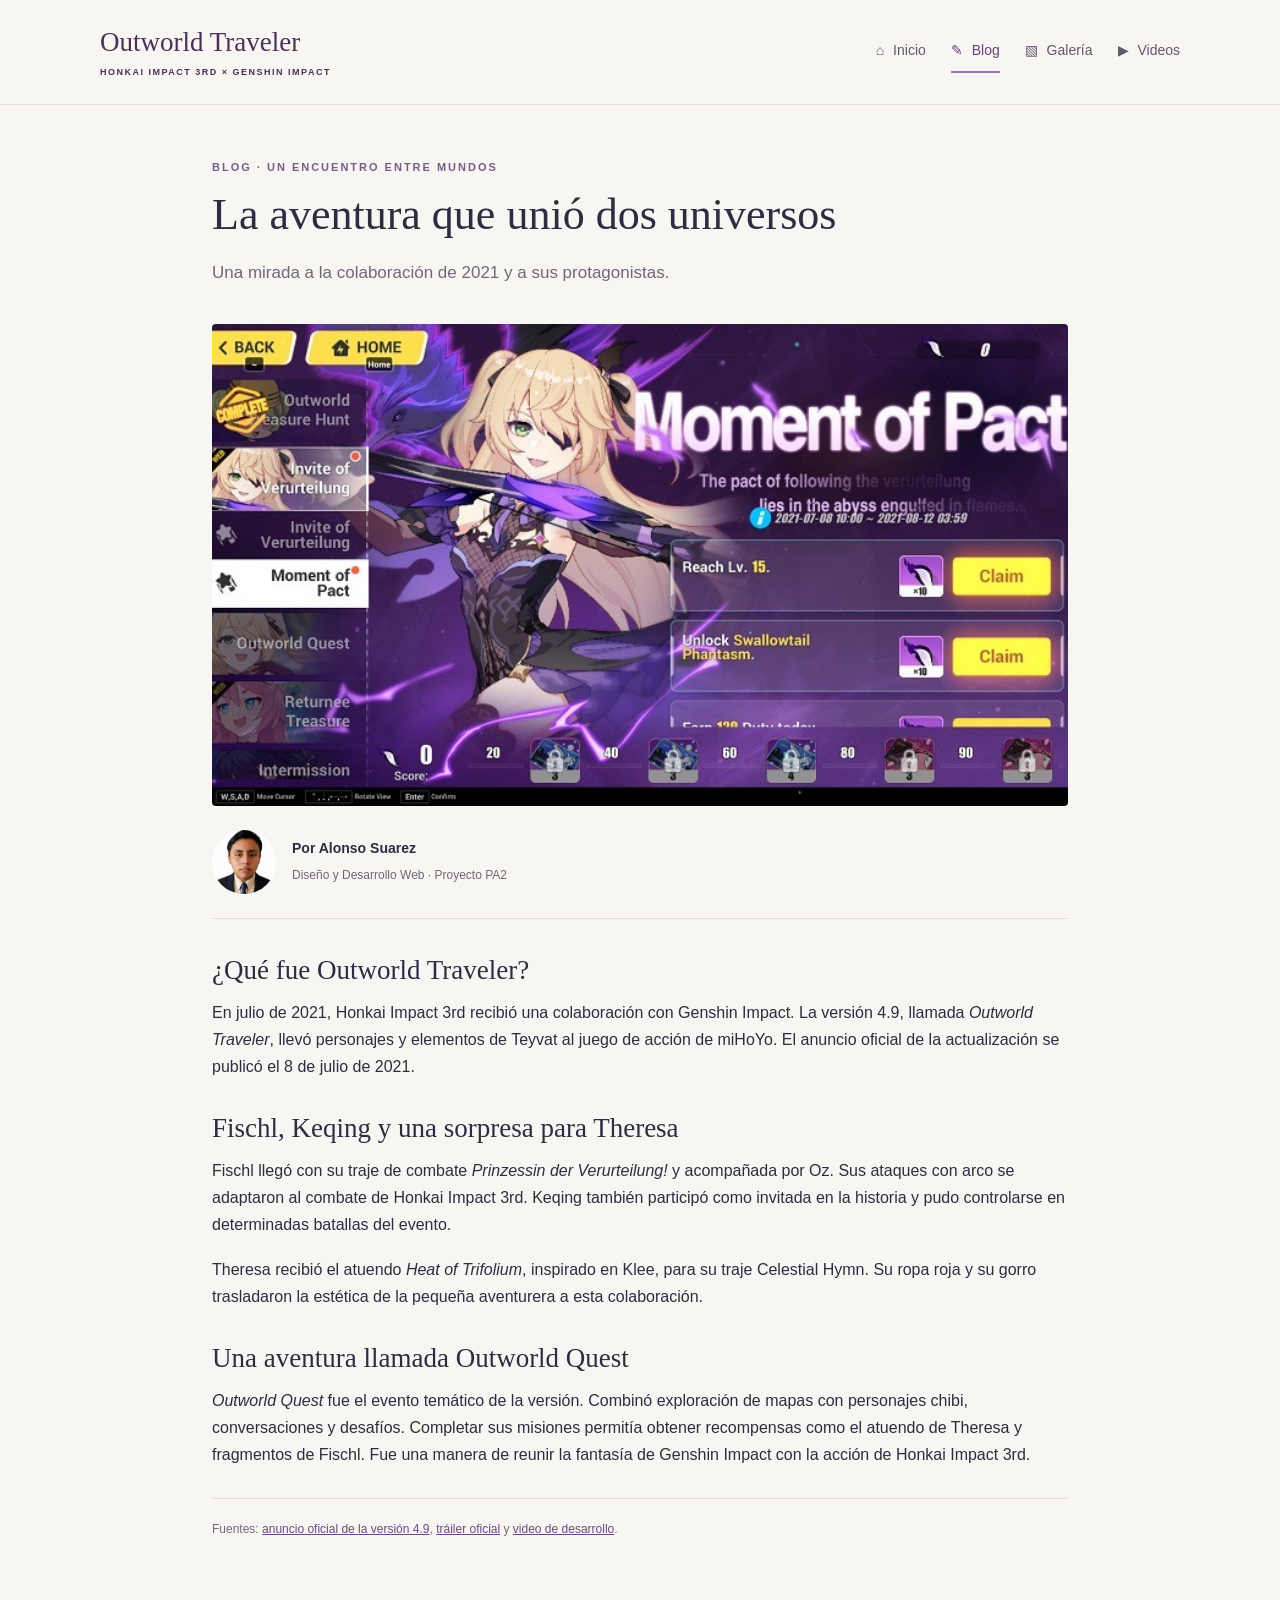
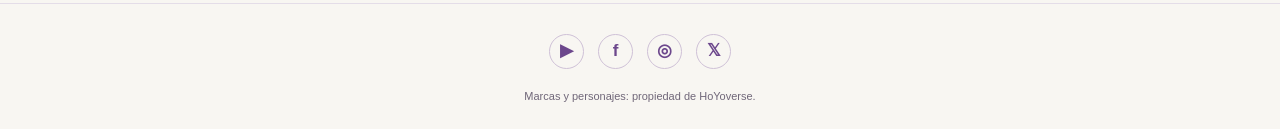
==== blog.html @ b5f07d3c "Entrega PA2 - Diseño y Desarrollo Web" ====
<!DOCTYPE html>
<html lang="es">
<head>
    <meta charset="UTF-8">
    <meta name="viewport" content="width=device-width, initial-scale=1.0">
    <meta name="description" content="Conoce el crossover de 2021, la llegada de Fischl, la participación de Keqing y el evento Outworld Quest.">
    <title>Blog | Outworld Traveler</title>
    <link rel="icon" type="image/png" href="img/favicon.png">
    <link rel="stylesheet" href="css/style.css">
</head>
<body>
    <header class="cabecera">
        <div class="barra">
            <a class="marca" href="index.html">Outworld Traveler<span>HONKAI IMPACT 3RD × GENSHIN IMPACT</span></a>
            <nav class="menu" aria-label="Navegación principal">
                <a href="index.html"><span aria-hidden="true">⌂</span> Inicio</a>
                <a class="activo" href="blog.html" aria-current="page"><span aria-hidden="true">✎</span> Blog</a>
                <a href="galeria.html"><span aria-hidden="true">▧</span> Galería</a>
                <a href="videos.html"><span aria-hidden="true">▶</span> Videos</a>
            </nav>
        </div>
    </header>
    <main class="contenido">
        <article class="articulo">
            <p class="etiqueta">BLOG · UN ENCUENTRO ENTRE MUNDOS</p>
            <h1>La aventura que unió dos universos</h1>
            <p class="introduccion">Una mirada a la colaboración de 2021 y a sus protagonistas.</p>
            <img class="imagen-blog" src="img/blog.jpg" alt="Fischl en la pantalla del evento Moment of Pact durante la colaboración de Honkai Impact 3rd y Genshin Impact" width="700" height="394">
            <div class="autor">
                <img src="img/autor.jpg" alt="Retrato de Alonso Suarez, autor del sitio" width="64" height="64">
                <div><p>Por Alonso Suarez</p><span>Diseño y Desarrollo Web · Proyecto PA2</span></div>
            </div>
            <h2>¿Qué fue Outworld Traveler?</h2>
            <p>En julio de 2021, Honkai Impact 3rd recibió una colaboración con Genshin Impact. La versión 4.9, llamada <em>Outworld Traveler</em>, llevó personajes y elementos de Teyvat al juego de acción de miHoYo. El anuncio oficial de la actualización se publicó el 8 de julio de 2021.</p>
            <h2>Fischl, Keqing y una sorpresa para Theresa</h2>
            <p>Fischl llegó con su traje de combate <em>Prinzessin der Verurteilung!</em> y acompañada por Oz. Sus ataques con arco se adaptaron al combate de Honkai Impact 3rd. Keqing también participó como invitada en la historia y pudo controlarse en determinadas batallas del evento.</p>
            <p>Theresa recibió el atuendo <em>Heat of Trifolium</em>, inspirado en Klee, para su traje Celestial Hymn. Su ropa roja y su gorro trasladaron la estética de la pequeña aventurera a esta colaboración.</p>
            <h2>Una aventura llamada Outworld Quest</h2>
            <p><em>Outworld Quest</em> fue el evento temático de la versión. Combinó exploración de mapas con personajes chibi, conversaciones y desafíos. Completar sus misiones permitía obtener recompensas como el atuendo de Theresa y fragmentos de Fischl. Fue una manera de reunir la fantasía de Genshin Impact con la acción de Honkai Impact 3rd.</p>
            <p class="fuentes">Fuentes: <a href="https://www.hoyolab.com/article/529323">anuncio oficial de la versión 4.9</a>, <a href="https://www.youtube.com/watch?v=KgnqhEYO-0s">tráiler oficial</a> y <a href="https://www.youtube.com/watch?v=KMlNWz0NUnk">video de desarrollo</a>.</p>
        </article>
    </main>
    <footer class="pie">
        <nav class="redes" aria-label="Redes oficiales de Honkai Impact 3rd">
            <a href="https://www.youtube.com/@HonkaiImpact3rd" aria-label="YouTube de Honkai Impact 3rd" title="YouTube"><span aria-hidden="true">▶</span></a>
            <a href="https://www.facebook.com/global.honkaiimpact/" aria-label="Facebook de Honkai Impact 3rd" title="Facebook"><span aria-hidden="true">f</span></a>
            <a href="https://www.instagram.com/honkaiimpact3rd/" aria-label="Instagram de Honkai Impact 3rd" title="Instagram"><span aria-hidden="true">◎</span></a>
            <a href="https://x.com/HonkaiImpact3rd" aria-label="X de Honkai Impact 3rd" title="X"><span aria-hidden="true">𝕏</span></a>
        </nav>
        <p>Marcas y personajes: propiedad de HoYoverse.</p>
    </footer>
</body>
</html>
---- css/style.css ----
* {
    box-sizing: border-box;
}

body {
    margin: 0;
    color: #302b40;
    background-color: #f8f6f2;
    font-family: Arial, Helvetica, sans-serif;
    line-height: 1.7;
}

a {
    color: #6c478c;
}

a:hover {
    color: #412858;
}

a:focus-visible {
    outline: 3px solid #b58b35;
    outline-offset: 5px;
}

img {
    max-width: 100%;
}

h1, h2, .marca {
    font-family: Georgia, "Times New Roman", serif;
    font-weight: normal;
    line-height: 1.2;
}

h1 {
    margin: 12px 0 18px;
    font-size: 44px;
}

h2 {
    margin: 32px 0 12px;
    font-size: 27px;
}

p {
    margin: 0 0 18px;
}

.etiqueta {
    margin: 0;
    color: #795d89;
    font-size: 11px;
    font-weight: bold;
    letter-spacing: 2px;
}

.introduccion {
    margin-bottom: 36px;
    color: #706779;
    font-size: 17px;
}

/* Portada: fondo y contenido centrado con Flexbox */
.portada {
    min-height: 100vh;
    display: flex;
    flex-direction: column;
    color: #ffffff;
    background-color: #211b35;
    background-image: linear-gradient(rgba(19, 17, 39, 0.37), rgba(22, 13, 38, 0.78)), url("../img/fondo.jpg");
    background-size: cover;
    background-position: center;
}

.inicio {
    flex: 1;
    width: 100%;
    padding: 100px 24px 60px;
    display: flex;
    flex-direction: column;
    justify-content: center;
    align-items: center;
    text-align: center;
}

.inicio .etiqueta {
    color: #f6dcab;
    letter-spacing: 4px;
}

.inicio h1 {
    max-width: 920px;
    margin: 27px 0 24px;
    font-size: 58px;
    text-shadow: 0 3px 18px #21162d;
}

.cruce {
    display: block;
    margin: 8px 0;
    color: #f4d9a0;
    font-size: 32px;
}

.eslogan {
    margin: 0 0 8px;
    font-size: 19px;
}

.subtitulo {
    margin: 0 0 36px;
    color: #f3dcaf;
    font-family: Georgia, "Times New Roman", serif;
    font-size: 21px;
    font-style: italic;
}

.menu {
    display: flex;
    justify-content: center;
    align-items: center;
    flex-wrap: wrap;
    gap: 25px;
}

.menu a {
    padding: 8px 0;
    color: #63576e;
    border-bottom: 2px solid transparent;
    font-size: 14px;
    text-decoration: none;
}

.menu a span {
    margin-right: 5px;
}

.menu a:hover, .menu a.activo {
    color: #684182;
    border-bottom-color: #9b78b1;
}

.menu-inicio {
    gap: 34px;
}

.menu-inicio a {
    color: #ffffff;
    font-size: 15px;
}

.menu-inicio a:hover, .menu-inicio a.activo {
    color: #f6dcab;
    border-bottom-color: #f6dcab;
}

/* Cabecera fija de las tres paginas interiores */
.cabecera {
    position: fixed;
    top: 0;
    left: 0;
    z-index: 10;
    width: 100%;
    background-color: #f8f6f2;
    border-bottom: 1px solid #e4dde8;
}

.barra {
    max-width: 1136px;
    min-height: 104px;
    margin: 0 auto;
    padding: 18px 28px;
    display: flex;
    justify-content: space-between;
    align-items: center;
    gap: 25px;
}

.marca {
    color: #493159;
    font-size: 27px;
    text-decoration: none;
}

.marca span {
    display: block;
    margin-top: 9px;
    font-family: Arial, Helvetica, sans-serif;
    font-size: 9px;
    font-weight: bold;
    letter-spacing: 1.5px;
}

.contenido {
    max-width: 1136px;
    margin: 0 auto;
    padding: 158px 28px 30px;
}

.articulo, .contenido-videos {
    max-width: 856px;
    margin-right: auto;
    margin-left: auto;
}

.imagen-blog {
    display: block;
    width: 100%;
    height: auto;
    border-radius: 4px;
}

.autor {
    margin: 24px 0 35px;
    padding-bottom: 24px;
    display: flex;
    align-items: center;
    gap: 16px;
    border-bottom: 1px solid #e4dde8;
}

.autor img {
    width: 64px;
    height: 64px;
    flex-shrink: 0;
    border-radius: 50%;
    object-fit: cover;
    object-position: center 25%;
}

.autor p {
    margin: 0;
    font-size: 14px;
    font-weight: bold;
}

.autor span, .fuentes {
    color: #706779;
    font-size: 12px;
}

.articulo > p {
    text-align: left;
}

.fuentes {
    margin-top: 30px;
    padding-top: 20px;
    border-top: 1px solid #e4dde8;
}

/* Galeria: dos filas de tres imagenes en pantallas amplias */
.galeria {
    display: flex;
    flex-wrap: wrap;
    gap: 28px 24px;
}

.galeria figure {
    width: calc((100% - 48px) / 3);
    margin: 0;
}

.galeria img {
    display: block;
    width: 100%;
    height: 190px;
    object-fit: cover;
    border-radius: 4px;
    transition: transform 0.2s;
}

.galeria img:hover {
    transform: scale(1.05);
}

.galeria figcaption {
    padding-top: 14px;
    font-size: 13px;
}

.galeria figcaption span, .video h2 span {
    margin-right: 8px;
    color: #9875ac;
    font-family: Arial, Helvetica, sans-serif;
    font-size: 12px;
}

/* La altura del reproductor se adapta al ancho en proporcion 16:9 */
.video {
    margin-bottom: 42px;
}

.video p {
    color: #706779;
    font-size: 15px;
}

.reproductor {
    position: relative;
    height: 0;
    padding-bottom: 56.25%;
    background-color: #231c31;
}

.reproductor iframe {
    position: absolute;
    top: 0;
    left: 0;
    width: 100%;
    height: 100%;
    border: 0;
}

.enlace-video {
    display: inline-block;
    margin-top: 12px;
    font-size: 13px;
}

/* Redes sociales */
.pie, .pie-inicio {
    padding: 30px 24px 24px;
    text-align: center;
}

.pie {
    margin-top: 15px;
    border-top: 1px solid #e4dde8;
}

.redes {
    display: flex;
    justify-content: center;
    align-items: center;
    gap: 14px;
}

.redes a {
    width: 35px;
    height: 35px;
    display: flex;
    justify-content: center;
    align-items: center;
    color: #6c478c;
    border: 1px solid #cfc1d7;
    border-radius: 50%;
    font-size: 17px;
    font-weight: bold;
    text-decoration: none;
}

.redes a:hover {
    color: #ffffff;
    background-color: #6c478c;
    border-color: #6c478c;
}

.pie-inicio .redes a {
    color: #ffffff;
    border-color: #b7a7c1;
}

.pie-inicio .redes a:hover {
    color: #302b40;
    background-color: #f6dcab;
    border-color: #f6dcab;
}

.pie p, .pie-inicio p {
    margin: 18px 0 0;
    color: #706779;
    font-size: 11px;
}

.pie-inicio p {
    color: #ddd4e6;
}
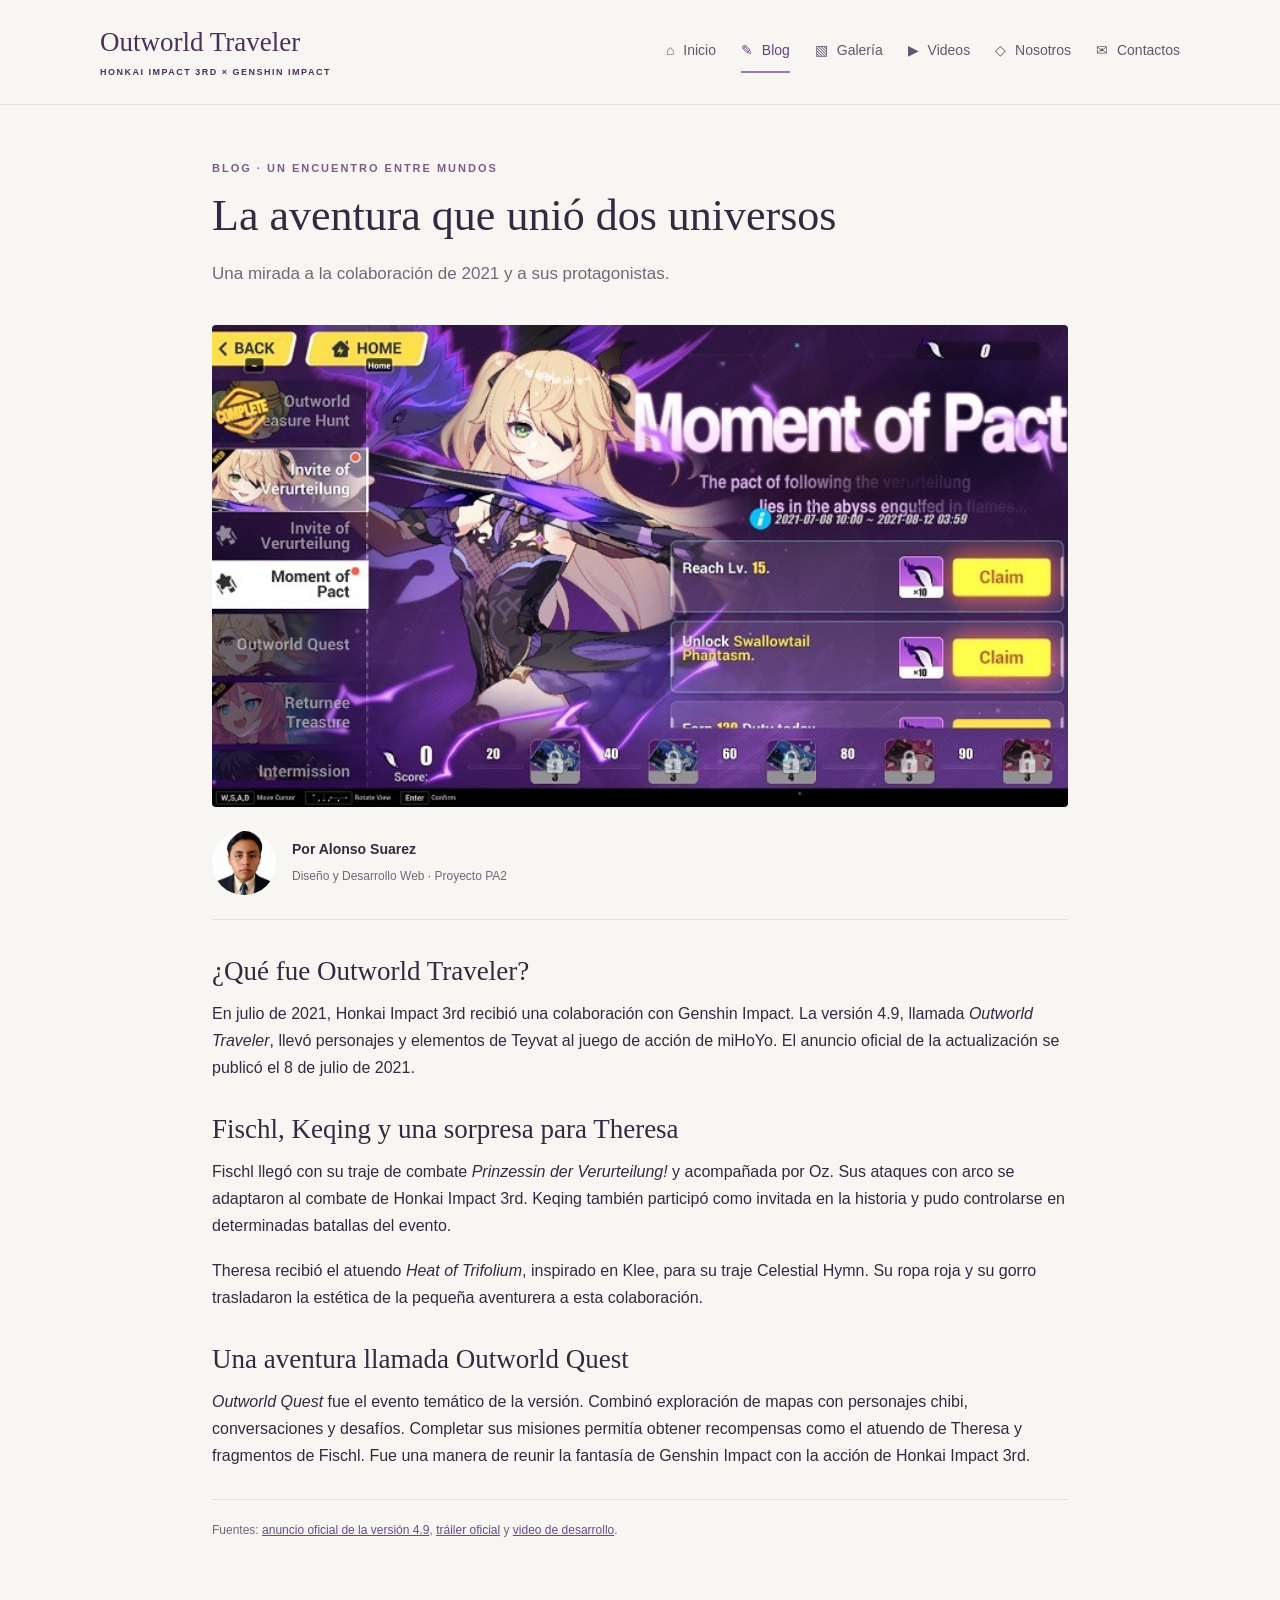
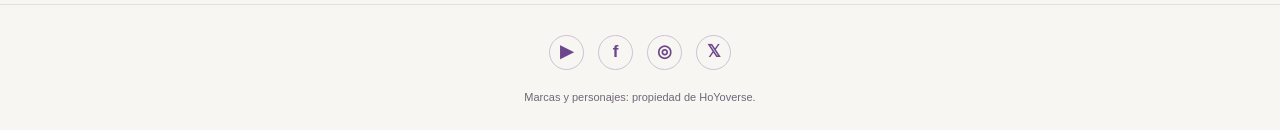
==== commit 8dfd72b4: "Añadir páginas de contactos y nosotros" ====
--- a/blog.html
+++ b/blog.html
@@ -17,6 +17,8 @@
                 <a class="activo" href="blog.html" aria-current="page"><span aria-hidden="true">✎</span> Blog</a>
                 <a href="galeria.html"><span aria-hidden="true">▧</span> Galería</a>
                 <a href="videos.html"><span aria-hidden="true">▶</span> Videos</a>
+                <a href="nosotros.html"><span aria-hidden="true">◇</span> Nosotros</a>
+                <a href="contactos.html"><span aria-hidden="true">✉</span> Contactos</a>
             </nav>
         </div>
     </header>
--- a/css/style.css
+++ b/css/style.css
@@ -377,3 +377,154 @@
 .pie-inicio p {
     color: #ddd4e6;
 }
+
+/* Páginas de la PA3: composición y elementos compartidos */
+.pagina-pa3 h1, .pagina-pa3 h2 {
+    font-family: "Playfair Display", Georgia, "Times New Roman", serif;
+}
+
+.pagina-pa3 {
+    padding-bottom: 72px;
+}
+
+.nosotros-grid {
+    display: grid;
+    grid-template-columns: minmax(0, 1fr) minmax(230px, 0.36fr);
+    grid-template-areas:
+        "presentacion exploracion"
+        "historia exploracion";
+    gap: 28px;
+    align-items: start;
+}
+
+.nosotros-presentacion { grid-area: presentacion; }
+.nosotros-historia { grid-area: historia; }
+.nosotros-aside { grid-area: exploracion; }
+
+.nosotros-presentacion, .nosotros-historia, .nosotros-aside, .panel-contacto {
+    padding: 30px;
+    background: #fff;
+    border: 1px solid #e8e0eb;
+    border-radius: 5px;
+}
+
+.nosotros-grid h2, .contactos-grid h2 {
+    margin-top: 12px;
+}
+
+.nosotros-presentacion img {
+    display: block;
+    width: 100%;
+    height: auto;
+    border-radius: 4px;
+}
+
+.texto-columnas {
+    column-count: 2;
+    column-gap: 36px;
+}
+
+.nosotros-aside {
+    background: linear-gradient(145deg, #eee5f3, #fbf3e3);
+}
+
+.boton-enlace, .contactos-grid button {
+    display: inline-block;
+    padding: 11px 18px;
+    color: #fff;
+    background: #684182;
+    border: 0;
+    border-radius: 3px;
+    font: inherit;
+    font-size: 14px;
+    text-decoration: none;
+    cursor: pointer;
+}
+
+.boton-enlace:hover, .contactos-grid button:hover {
+    color: #fff;
+    background: #493159;
+}
+
+.enlace-secundario {
+    display: block;
+    margin-top: 18px;
+}
+
+.contactos-grid {
+    display: grid;
+    grid-template-columns: minmax(0, 1fr) minmax(0, 1fr);
+    gap: 28px;
+    align-items: start;
+}
+
+.contactos-info {
+    display: grid;
+    gap: 28px;
+}
+
+.contactos-grid form {
+    display: grid;
+    gap: 8px;
+}
+
+.contactos-grid label {
+    margin-top: 8px;
+    font-size: 14px;
+    font-weight: bold;
+}
+
+.contactos-grid input, .contactos-grid textarea {
+    width: 100%;
+    padding: 11px 12px;
+    color: #302b40;
+    background: #fcfafc;
+    border: 1px solid #cfc1d7;
+    border-radius: 3px;
+    font: inherit;
+}
+
+.contactos-grid textarea { resize: vertical; }
+.contactos-grid button { justify-self: start; margin-top: 12px; }
+.contactos-grid :is(input, textarea, button):focus-visible {
+    outline: 3px solid #b58b35;
+    outline-offset: 3px;
+}
+
+.estado-formulario { margin: 4px 0 0; color: #684182; }
+.tabla-contenedor { overflow-x: auto; }
+.contactos-grid table { width: 100%; border-collapse: collapse; font-size: 14px; }
+.contactos-grid caption { margin-bottom: 10px; text-align: left; color: #706779; }
+.contactos-grid th, .contactos-grid td { padding: 10px; text-align: left; border: 1px solid #e4dde8; }
+.contactos-grid thead { background: linear-gradient(90deg, #eee5f3, #fbf3e3); }
+.mapa { display: block; width: 100%; min-height: 260px; border: 0; }
+
+/* El menú puede crecer sin tapar el contenido al adaptarse a móviles. */
+.cabecera { position: sticky; }
+.contenido { padding-top: 54px; }
+
+@media (max-width: 850px) {
+    .barra { flex-direction: column; gap: 12px; padding: 14px 20px; }
+    .marca { text-align: center; }
+    .menu { gap: 5px 18px; }
+    .galeria figure { width: calc((100% - 24px) / 2); }
+    .contactos-grid { grid-template-columns: 1fr; }
+}
+
+@media (max-width: 600px) {
+    h1 { font-size: 34px; }
+    .inicio { padding: 70px 20px 45px; }
+    .inicio h1 { font-size: 39px; }
+    .menu-inicio { gap: 8px 20px; }
+    .barra { position: static; }
+    .cabecera { position: static; }
+    .contenido { padding: 40px 20px 30px; }
+    .galeria figure { width: 100%; }
+    .galeria img { height: auto; }
+    .nosotros-grid {
+        grid-template-columns: minmax(0, 1fr);
+        grid-template-areas: "presentacion" "historia" "exploracion";
+    }
+    .texto-columnas { column-count: 1; }
+    .nosotros-presentacion, .nosotros-historia, .nosotros-aside, .panel-contacto { padding: 22px; }
+}
